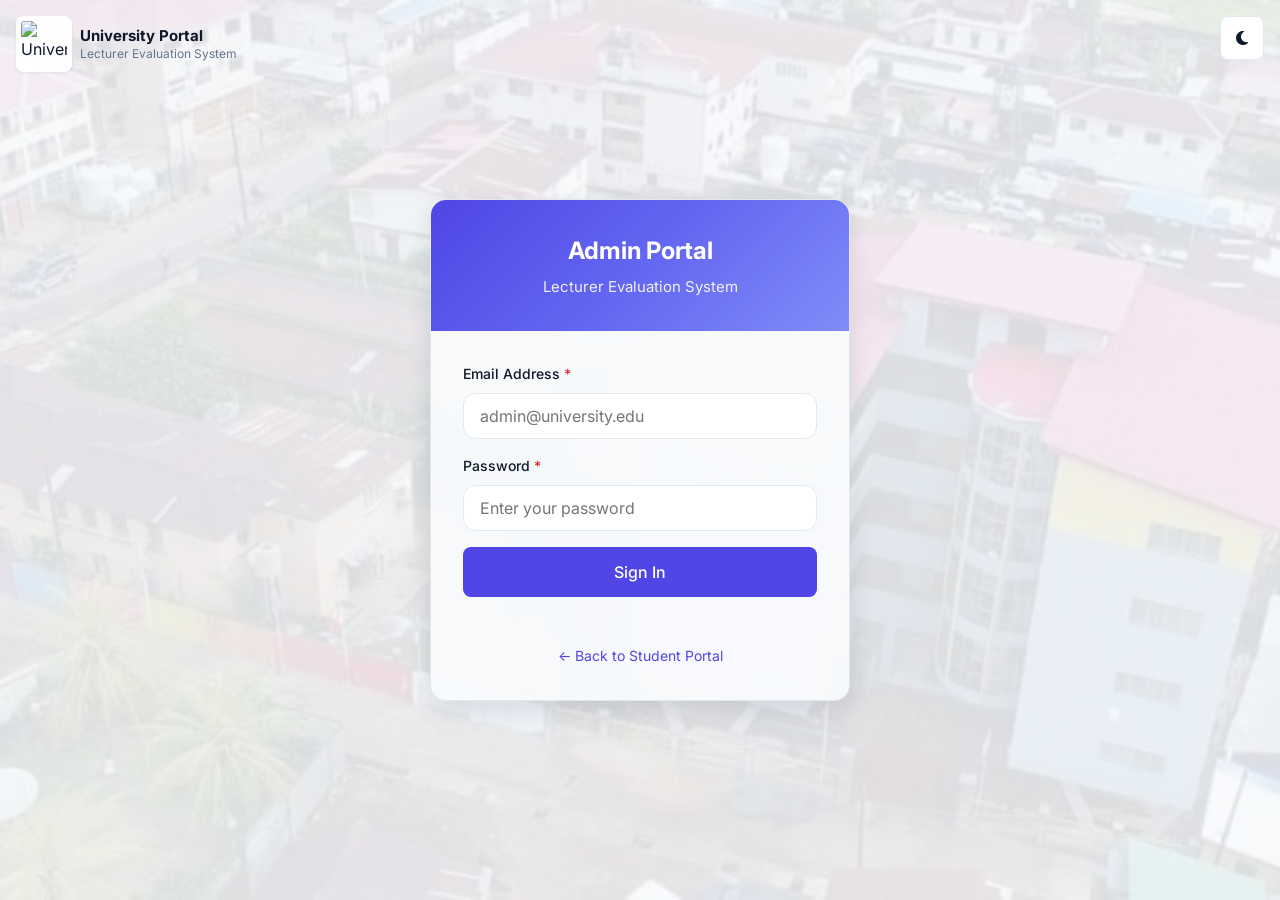
==== pages/admin-dashboard.html @ 9523ce8c "first push" ====
<!DOCTYPE html>
<html lang="en">
<head>
  <meta charset="UTF-8">
  <meta name="viewport" content="width=device-width, initial-scale=1.0">
  <title>Dashboard — Admin Portal</title>
  <link rel="stylesheet" href="../assets/css/main.css">
</head>
<body>
  <div class="admin-layout">
    <div class="sidebar-overlay"></div>

    <aside class="admin-sidebar">
      <div class="admin-sidebar__brand">
        <img src="../assets/images/school-logo.svg" alt="University Logo" class="school-logo school-logo--sm" width="40" height="40">
        <div class="admin-sidebar__brand-info">
          <h2>Admin Portal</h2>
          <p>Lecturer Evaluation</p>
        </div>
      </div>
      <button class="sidebar-close" aria-label="Close sidebar"><i class="fa-solid fa-xmark"></i></button>
      <nav>
        <ul class="admin-nav">
          <li><a href="admin-dashboard.html" class="admin-nav__link" data-page="dashboard"><span class="nav-icon"><i class="fa-solid fa-gauge-high"></i></span><span>Dashboard</span></a></li>
          <li><a href="admin-departments.html" class="admin-nav__link" data-page="departments"><span class="nav-icon"><i class="fa-solid fa-building-columns"></i></span><span>Departments</span></a></li>
          <li><a href="admin-lecturers.html" class="admin-nav__link" data-page="lecturers"><span class="nav-icon"><i class="fa-solid fa-user-graduate"></i></span><span>Lecturers</span></a></li>
          <li><a href="admin-analytics.html" class="admin-nav__link" data-page="analytics"><span class="nav-icon"><i class="fa-solid fa-chart-line"></i></span><span>Analytics</span></a></li>
          <li><a href="#" class="admin-nav__link" data-logout><span class="nav-icon"><i class="fa-solid fa-right-from-bracket"></i></span><span>Logout</span></a></li>
        </ul>
      </nav>
    </aside>

    <div class="admin-content">
      <div class="admin-topbar">
        <div class="flex gap-sm" style="align-items:center;">
          <button class="sidebar-toggle" aria-label="Toggle menu"><i class="fa-solid fa-bars"></i></button>
          <h1 class="admin-topbar__title">Dashboard</h1>
        </div>
        <div class="admin-topbar__actions">
          <button class="theme-toggle theme-toggle--dark" data-theme-toggle aria-label="Toggle theme"><i class="fa-solid fa-moon"></i></button>
        </div>
      </div>

      <div class="admin-page">
        <!-- Stats Cards -->
        <div class="grid grid--4 mb-lg" id="stats-grid">
          <div class="stat-card stat-card--primary">
            <p class="stat-card__label">Total Lecturers</p>
            <p class="stat-card__value" id="stat-lecturers">—</p>
          </div>
          <div class="stat-card stat-card--success">
            <p class="stat-card__label">Total Evaluations</p>
            <p class="stat-card__value" id="stat-evaluations">—</p>
          </div>
          <div class="stat-card stat-card--warning">
            <p class="stat-card__label">Average Rating</p>
            <p class="stat-card__value" id="stat-rating">—</p>
          </div>
          <div class="stat-card">
            <p class="stat-card__label">Departments</p>
            <p class="stat-card__value" id="stat-departments">—</p>
          </div>
        </div>

        <div class="grid grid--2 gap-lg">
          <!-- Top Lecturers -->
          <div class="card">
            <h2 class="card__title mb-md"><i class="fa-solid fa-trophy" style="margin-right:0.5rem;color:var(--color-primary);"></i>Top Lecturers</h2>
            <div id="top-lecturers-chart" class="bar-chart"></div>
          </div>

          <!-- Department Performance -->
          <div class="card">
            <h2 class="card__title mb-md"><i class="fa-solid fa-building-columns" style="margin-right:0.5rem;color:var(--color-primary);"></i>Department Performance</h2>
            <div id="dept-performance-chart" class="bar-chart"></div>
          </div>
        </div>

        <div id="dashboard-error" class="empty-state" style="display:none;">
          <div class="empty-state__icon"><i class="fa-solid fa-triangle-exclamation"></i></div>
          <h3 class="empty-state__title">Unable to Load Dashboard</h3>
          <p id="dashboard-error-msg"></p>
          <button class="btn btn--primary mt-md" id="retry-btn">Retry</button>
        </div>
      </div>
    </div>
  </div>

  <script src="../assets/js/loader.js"></script>
  <script src="../assets/js/theme.js"></script>
  <script src="../assets/js/api.js"></script>
  <script src="../assets/js/ui.js"></script>
  <script>
    (function () {
      'use strict';

      if (!UI.requireAdminAuth()) return;
      UI.initAdminSidebar('dashboard');

      async function loadDashboard() {
        try {
          // GET /analytics/dashboard — Fetch admin dashboard stats
          var data = await API.getDashboardAnalytics();
          var stats = data.stats || data;

          document.getElementById('stat-lecturers').textContent =
            stats.total_lecturers ?? stats.totalLecturers ?? '0';
          document.getElementById('stat-evaluations').textContent =
            stats.total_evaluations ?? stats.totalEvaluations ?? '0';
          document.getElementById('stat-rating').textContent =
            UI.formatNumber(stats.average_rating ?? stats.averageRating ?? 0, 1) + ' ★';
          document.getElementById('stat-departments').textContent =
            stats.total_departments ?? stats.totalDepartments ?? '—';

          /* Top lecturers chart */
          var topLecturers = data.top_lecturers || data.topLecturers || [];
          var topData = topLecturers.map(function (l) {
            return {
              label: l.name || l.lecturer_name,
              value: l.average_rating ?? l.averageRating ?? l.rating ?? 0
            };
          });
          UI.renderBarChart(document.getElementById('top-lecturers-chart'), topData, 5);

          /* Department performance chart */
          var deptPerf = data.department_performance || data.departmentPerformance || [];
          var deptData = deptPerf.map(function (d) {
            return {
              label: d.name || d.department_name,
              value: d.average_rating ?? d.averageRating ?? d.rating ?? 0
            };
          });
          UI.renderBarChart(document.getElementById('dept-performance-chart'), deptData, 5);

          document.getElementById('dashboard-error').style.display = 'none';
        } catch (err) {
          document.getElementById('dashboard-error').style.display = 'block';
          document.getElementById('dashboard-error-msg').textContent = err.message;
        }
      }

      document.getElementById('retry-btn').addEventListener('click', loadDashboard);
      loadDashboard();
    })();
  </script>
</body>
</html>
---- assets/css/main.css ----
/* ============================================
   Lecturer Evaluation System — Design System
   ============================================ */

@import url('https://cdnjs.cloudflare.com/ajax/libs/font-awesome/6.4.0/css/all.min.css');
@import url('https://fonts.googleapis.com/css2?family=Inter:wght@400;500;600;700&display=swap');

:root {
  /* Colors — Light Theme */
  --color-primary: #4f46e5;
  --color-primary-hover: #4338ca;
  --color-primary-light: #eef2ff;
  --color-success: #16a34a;
  --color-success-light: #dcfce7;
  --color-warning: #ea580c;
  --color-warning-light: #ffedd5;
  --color-error: #dc2626;
  --color-error-light: #fee2e2;

  --color-bg: #f8fafc;
  --color-bg-secondary: #ffffff;
  --color-surface: #ffffff;
  --color-border: #e2e8f0;
  --color-text: #0f172a;
  --color-text-secondary: #64748b;
  --color-text-muted: #94a3b8;

  --gradient-header: linear-gradient(135deg, #4f46e5 0%, #6366f1 50%, #818cf8 100%);
  --shadow-sm: 0 1px 3px rgba(15, 23, 42, 0.08);
  --shadow-md: 0 4px 12px rgba(15, 23, 42, 0.1);
  --shadow-lg: 0 8px 24px rgba(15, 23, 42, 0.12);

  --radius-sm: 8px;
  --radius-md: 12px;
  --radius-lg: 16px;

  --spacing-xs: 4px;
  --spacing-sm: 8px;
  --spacing-md: 16px;
  --spacing-lg: 24px;
  --spacing-xl: 32px;
  --spacing-2xl: 48px;

  --transition: 0.3s ease;
  --font-family: 'Inter', -apple-system, BlinkMacSystemFont, 'Segoe UI', sans-serif;
  --header-height: 64px;
  --sidebar-width: 260px;

  /* School background overlay — light theme */
  --bg-overlay: rgba(248, 250, 252, 0.88);
  --bg-overlay-strong: rgba(248, 250, 252, 0.94);
}

[data-theme="dark"] {
  --color-primary: #818cf8;
  --color-primary-hover: #a5b4fc;
  --color-primary-light: #1e1b4b;
  --color-success: #22c55e;
  --color-success-light: #14532d;
  --color-warning: #fb923c;
  --color-warning-light: #431407;
  --color-error: #f87171;
  --color-error-light: #450a0a;

  --color-bg: #0f172a;
  --color-bg-secondary: #1e293b;
  --color-surface: #1e293b;
  --color-border: #334155;
  --color-text: #f1f5f9;
  --color-text-secondary: #94a3b8;
  --color-text-muted: #64748b;

  --gradient-header: linear-gradient(135deg, #312e81 0%, #3730a3 50%, #4338ca 100%);
  --shadow-sm: 0 1px 3px rgba(0, 0, 0, 0.3);
  --shadow-md: 0 4px 12px rgba(0, 0, 0, 0.4);
  --shadow-lg: 0 8px 24px rgba(0, 0, 0, 0.5);

  /* School background overlay — dark theme */
  --bg-overlay: rgba(15, 23, 42, 0.86);
  --bg-overlay-strong: rgba(15, 23, 42, 0.92);
}

/* ============================================
   Reset & Base
   ============================================ */

*,
*::before,
*::after {
  box-sizing: border-box;
  margin: 0;
  padding: 0;
}

html {
  scroll-behavior: smooth;
}

body {
  font-family: var(--font-family);
  font-size: 16px;
  line-height: 1.6;
  color: var(--color-text);
  background-color: var(--color-bg);
  background-image:
    linear-gradient(var(--bg-overlay), var(--bg-overlay)),
    url('../images/building.jpg');
  background-size: cover;
  background-position: center center;
  background-attachment: fixed;
  background-repeat: no-repeat;
  transition: background-color var(--transition), color var(--transition);
  min-height: 100vh;
}

a {
  color: var(--color-primary);
  text-decoration: none;
  transition: color var(--transition);
}

a:hover {
  color: var(--color-primary-hover);
}

img {
  max-width: 100%;
  display: block;
}

button,
input,
select,
textarea {
  font-family: inherit;
  font-size: inherit;
}

/* ============================================
   Layout
   ============================================ */

.app-header {
  position: sticky;
  top: 0;
  z-index: 100;
  background: var(--gradient-header);
  color: #ffffff;
  padding: var(--spacing-md) var(--spacing-lg);
  box-shadow: var(--shadow-md);
}

.app-header__inner {
  max-width: 1200px;
  margin: 0 auto;
  display: flex;
  align-items: center;
  justify-content: space-between;
  gap: var(--spacing-md);
}

.app-header__brand {
  display: flex;
  align-items: center;
  gap: var(--spacing-sm);
  color: #ffffff;
  font-weight: 700;
  font-size: 1.125rem;
}

.app-header__brand:hover {
  color: #ffffff;
  opacity: 0.9;
}

.app-header__brand-icon {
  width: 36px;
  height: 36px;
  background: rgba(255, 255, 255, 0.2);
  border-radius: var(--radius-sm);
  display: flex;
  align-items: center;
  justify-content: center;
  font-size: 1.25rem;
}

/* School logo — top-left on all pages */
.school-logo {
  width: 48px;
  height: 48px;
  object-fit: contain;
  flex-shrink: 0;
  border-radius: var(--radius-sm);
  background: rgba(255, 255, 255, 0.95);
  padding: 4px;
  box-shadow: var(--shadow-sm);
  transition: transform var(--transition), box-shadow var(--transition);
}

.school-logo--sm {
  width: 40px;
  height: 40px;
  padding: 3px;
}

.school-logo--lg {
  width: 56px;
  height: 56px;
  padding: 5px;
}

a:hover .school-logo {
  transform: scale(1.04);
  box-shadow: var(--shadow-md);
}

.app-header__brand-text {
  display: flex;
  flex-direction: column;
  line-height: 1.25;
}

.app-header__brand-text small {
  font-size: 0.6875rem;
  font-weight: 500;
  opacity: 0.85;
  letter-spacing: 0.02em;
}

.app-header__actions {
  display: flex;
  align-items: center;
  gap: var(--spacing-sm);
}

.app-main {
  max-width: 1200px;
  margin: 0 auto;
  padding: var(--spacing-lg);
}

.app-main--wide {
  max-width: 1400px;
}

.page-title {
  font-size: 1.75rem;
  font-weight: 700;
  margin-bottom: var(--spacing-sm);
  color: var(--color-text);
}

.page-subtitle {
  color: var(--color-text-secondary);
  margin-bottom: var(--spacing-lg);
  font-size: 1rem;
}

/* Admin Layout */
.admin-layout {
  display: flex;
  min-height: 100vh;
}

.admin-sidebar {
  width: var(--sidebar-width);
  background: var(--bg-overlay-strong);
  backdrop-filter: blur(12px);
  -webkit-backdrop-filter: blur(12px);
  border-right: 1px solid var(--color-border);
  padding: var(--spacing-lg) 0;
  position: fixed;
  top: 0;
  left: 0;
  height: 100vh;
  overflow-y: auto;
  transition: transform var(--transition), background-color var(--transition);
  z-index: 200;
}

.admin-sidebar__brand {
  padding: 0 var(--spacing-lg) var(--spacing-lg);
  border-bottom: 1px solid var(--color-border);
  margin-bottom: var(--spacing-md);
  display: flex;
  align-items: center;
  gap: var(--spacing-sm);
}

.admin-sidebar__brand-info h2 {
  font-size: 1rem;
  font-weight: 700;
  color: var(--color-primary);
  line-height: 1.3;
}

.admin-sidebar__brand-info p {
  font-size: 0.6875rem;
  color: var(--color-text-muted);
  margin-top: 2px;
}

.admin-nav {
  list-style: none;
  margin: 0;
  padding: 0;
}

.admin-nav__link {
  display: flex;
  align-items: center;
  gap: var(--spacing-md);
  padding: 0.85rem 1.25rem;
  color: var(--color-text-secondary);
  font-weight: 600;
  font-size: 0.95rem;
  transition: background var(--transition), color var(--transition), transform var(--transition);
  border-left: 3px solid transparent;
  border-radius: 12px;
  margin: 0 var(--spacing-md) var(--spacing-sm) var(--spacing-md);
}

.admin-nav__link:hover {
  color: var(--color-primary);
  background: rgba(79, 70, 229, 0.08);
  transform: translateX(1px);
}

.admin-nav__link.active {
  color: var(--color-primary);
  background: var(--color-primary-light);
  border-left-color: var(--color-primary);
}

.admin-nav__link .nav-icon {
  width: 28px;
  min-width: 28px;
  height: 28px;
  display: inline-flex;
  align-items: center;
  justify-content: center;
  color: inherit;
  font-size: 1rem;
}

.admin-nav__link span {
  white-space: nowrap;
}

.admin-content {
  flex: 1;
  margin-left: var(--sidebar-width);
  min-height: 100vh;
}

.admin-topbar {
  background: var(--bg-overlay-strong);
  backdrop-filter: blur(12px);
  -webkit-backdrop-filter: blur(12px);
  border-bottom: 1px solid var(--color-border);
  padding: var(--spacing-md) var(--spacing-lg);
  display: flex;
  align-items: center;
  justify-content: space-between;
  position: sticky;
  top: 0;
  z-index: 100;
}

.admin-topbar__title {
  font-size: 1.25rem;
  font-weight: 600;
}

.admin-topbar__actions {
  display: flex;
  align-items: center;
  gap: var(--spacing-sm);
}

.admin-page {
  padding: var(--spacing-lg);
}

/* Mobile sidebar toggle */
.sidebar-toggle {
  display: none;
  background: transparent;
  border: 1px solid var(--color-border);
  color: var(--color-text);
  cursor: pointer;
  padding: 0.75rem;
  border-radius: var(--radius-sm);
  min-width: 44px;
  min-height: 44px;
  display: inline-flex;
  align-items: center;
  justify-content: center;
  transition: background var(--transition), color var(--transition), transform var(--transition);
}

.sidebar-toggle:hover,
.sidebar-toggle:focus-visible {
  background: var(--color-primary-light);
  color: var(--color-primary);
  transform: translateY(-1px);
}

.sidebar-toggle i {
  font-size: 1rem;
}

.sidebar-overlay {
  display: none;
  position: fixed;
  inset: 0;
  background: rgba(0, 0, 0, 0.45);
  z-index: 150;
}

.sidebar-close {
  display: none;
  position: absolute;
  top: var(--spacing-md);
  right: var(--spacing-md);
  background: transparent;
  border: none;
  color: var(--color-text-secondary);
  cursor: pointer;
  width: 40px;
  height: 40px;
  border-radius: 50%;
  transition: background var(--transition), color var(--transition);
  align-items: center;
  justify-content: center;
}

.sidebar-close:hover,
.sidebar-close:focus-visible {
  background: var(--color-primary-light);
  color: var(--color-primary);
}

.sidebar-close i {
  font-size: 1rem;
}

/* ============================================
   Grid & Flex Utilities
   ============================================ */

.grid {
  display: grid;
  gap: var(--spacing-md);
}

.grid--2 {
  grid-template-columns: repeat(2, 1fr);
}

.grid--3 {
  grid-template-columns: repeat(3, 1fr);
}

.grid--4 {
  grid-template-columns: repeat(4, 1fr);
}

.grid--auto {
  grid-template-columns: repeat(auto-fill, minmax(280px, 1fr));
}

.flex {
  display: flex;
}

.flex-center {
  display: flex;
  align-items: center;
  justify-content: center;
}

.flex-between {
  display: flex;
  align-items: center;
  justify-content: space-between;
}

.gap-sm { gap: var(--spacing-sm); }
.gap-md { gap: var(--spacing-md); }
.gap-lg { gap: var(--spacing-lg); }

.mt-sm { margin-top: var(--spacing-sm); }
.mt-md { margin-top: var(--spacing-md); }
.mt-lg { margin-top: var(--spacing-lg); }
.mb-md { margin-bottom: var(--spacing-md); }
.mb-lg { margin-bottom: var(--spacing-lg); }

.text-center { text-align: center; }
.text-muted { color: var(--color-text-secondary); }
.text-sm { font-size: 0.875rem; }

/* ============================================
   Card Component
   ============================================ */

.card {
  background: var(--bg-overlay-strong);
  backdrop-filter: blur(8px);
  -webkit-backdrop-filter: blur(8px);
  border: 1px solid transparent;
  border-radius: var(--radius-lg);
  box-shadow: var(--shadow-sm);
  padding: var(--spacing-lg);
  transition: box-shadow var(--transition), transform var(--transition), border-color var(--transition);
}

.card--hover:hover {
  box-shadow: var(--shadow-md);
  transform: translateY(-2px);
  border-color: var(--color-primary);
}

.card--clickable {
  cursor: pointer;
}

.card__header {
  margin-bottom: var(--spacing-md);
}

.card__title {
  font-size: 1.125rem;
  font-weight: 600;
  color: var(--color-text);
}

.card__subtitle {
  font-size: 0.875rem;
  color: var(--color-text-secondary);
  margin-top: var(--spacing-xs);
}

.card__body {
  color: var(--color-text-secondary);
}

.card__footer {
  margin-top: var(--spacing-md);
  padding-top: var(--spacing-md);
  border-top: 1px solid var(--color-border);
  display: flex;
  align-items: center;
  justify-content: space-between;
}

.card__icon {
  width: 48px;
  height: 48px;
  border-radius: var(--radius-sm);
  background: var(--color-primary-light);
  color: var(--color-primary);
  display: flex;
  align-items: center;
  justify-content: center;
  font-size: 1.5rem;
  margin-bottom: var(--spacing-md);
}

/* Stat Card */
.stat-card {
  background: var(--bg-overlay-strong);
  backdrop-filter: blur(8px);
  -webkit-backdrop-filter: blur(8px);
  border: 1px solid var(--color-border);
  border-radius: var(--radius-md);
  padding: var(--spacing-lg);
  box-shadow: var(--shadow-sm);
  transition: all var(--transition);
}

.stat-card:hover {
  box-shadow: var(--shadow-md);
}

.stat-card__label {
  font-size: 0.875rem;
  color: var(--color-text-secondary);
  font-weight: 500;
  margin-bottom: var(--spacing-sm);
}

.stat-card__value {
  font-size: 2rem;
  font-weight: 700;
  color: var(--color-text);
  line-height: 1.2;
}

.stat-card__change {
  font-size: 0.8125rem;
  margin-top: var(--spacing-sm);
  color: var(--color-success);
}

.stat-card--primary .stat-card__value { color: var(--color-primary); }
.stat-card--success .stat-card__value { color: var(--color-success); }
.stat-card--warning .stat-card__value { color: var(--color-warning); }

/* ============================================
   Button Component
   ============================================ */

.btn {
  display: inline-flex;
  align-items: center;
  justify-content: center;
  gap: var(--spacing-sm);
  padding: var(--spacing-sm) var(--spacing-md);
  border-radius: var(--radius-sm);
  font-weight: 500;
  font-size: 0.9375rem;
  cursor: pointer;
  border: 1px solid transparent;
  transition: all var(--transition);
  white-space: nowrap;
  line-height: 1.5;
}

.btn__icon {
  display: inline-flex;
  align-items: center;
  justify-content: center;
}

.btn__text {
  display: inline-flex;
}

.btn--responsive {
  min-width: 3rem;
}

.btn:disabled,
.btn.is-loading {
  opacity: 0.6;
  cursor: not-allowed;
  pointer-events: none;
}

.btn--primary {
  background: var(--color-primary);
  color: #ffffff;
}

.btn--primary:hover:not(:disabled) {
  background: var(--color-primary-hover);
  box-shadow: var(--shadow-sm);
}

.btn--secondary {
  background: var(--color-bg);
  color: var(--color-text);
  border-color: var(--color-border);
}

.btn--secondary:hover:not(:disabled) {
  background: var(--color-primary-light);
  border-color: var(--color-primary);
  color: var(--color-primary);
}

.btn--success {
  background: var(--color-success);
  color: #ffffff;
}

.btn--success:hover:not(:disabled) {
  filter: brightness(1.1);
}

.btn--danger {
  background: var(--color-error);
  color: #ffffff;
}

.btn--danger:hover:not(:disabled) {
  filter: brightness(1.1);
}

.btn--ghost {
  background: transparent;
  color: var(--color-text-secondary);
}

.btn--ghost:hover:not(:disabled) {
  background: var(--color-primary-light);
  color: var(--color-primary);
}

.btn--sm {
  padding: 6px 12px;
  font-size: 0.8125rem;
}

.btn--lg {
  padding: 12px 24px;
  font-size: 1rem;
}

.btn--block {
  width: 100%;
}

.btn--icon {
  padding: var(--spacing-sm);
  width: 40px;
  height: 40px;
}

/* ============================================
   Form Elements
   ============================================ */

.form-group {
  margin-bottom: var(--spacing-md);
}

.form-label {
  display: block;
  font-weight: 500;
  font-size: 0.875rem;
  margin-bottom: var(--spacing-sm);
  color: var(--color-text);
}

.form-label--required::after {
  content: ' *';
  color: var(--color-error);
}

.form-input,
.form-select,
.form-textarea {
  width: 100%;
  padding: 12px 16px;
  border: 1px solid var(--color-border);
  border-radius: var(--radius-md);
  background: var(--color-bg-secondary);
  color: var(--color-text);
  transition: border-color var(--transition), box-shadow var(--transition), background var(--transition);
}

.form-input:focus,
.form-select:focus,
.form-textarea:focus {
  outline: none;
  border-color: var(--color-primary);
  box-shadow: 0 0 0 3px rgba(79, 70, 229, 0.15);
}

.form-input.is-error,
.form-select.is-error,
.form-textarea.is-error {
  border-color: var(--color-error);
}

.form-error {
  font-size: 0.8125rem;
  color: var(--color-error);
  margin-top: var(--spacing-xs);
}

.form-textarea {
  resize: vertical;
  min-height: 100px;
}

.form-hint {
  font-size: 0.8125rem;
  color: var(--color-text-muted);
  margin-top: var(--spacing-xs);
}

/* ============================================
   Star Rating Component
   ============================================ */

.star-rating {
  display: flex;
  gap: var(--spacing-xs);
}

.star-rating__star {
  background: none;
  border: none;
  cursor: pointer;
  font-size: 1.75rem;
  color: var(--color-border);
  transition: color var(--transition), transform var(--transition);
  padding: 2px;
  line-height: 1;
}

.star-rating__star:hover,
.star-rating__star.active,
.star-rating__star.hover-preview {
  color: #fbbf24;
  transform: scale(1.1);
}

.star-rating__star:focus {
  outline: 2px solid var(--color-primary);
  outline-offset: 2px;
  border-radius: 2px;
}

.star-rating--readonly .star-rating__star {
  cursor: default;
  pointer-events: none;
}

.rating-question {
  padding: var(--spacing-md);
  border: 1px solid var(--color-border);
  border-radius: var(--radius-sm);
  margin-bottom: var(--spacing-md);
  background: var(--color-bg-secondary);
  transition: border-color var(--transition);
}

.rating-question.is-valid {
  border-color: var(--color-success);
}

.rating-question__label {
  font-weight: 500;
  margin-bottom: var(--spacing-sm);
  display: block;
}

/* ============================================
   Modal System
   ============================================ */

.modal-overlay {
  position: fixed;
  inset: 0;
  background: rgba(15, 23, 42, 0.6);
  backdrop-filter: blur(4px);
  display: flex;
  align-items: center;
  justify-content: center;
  z-index: 1000;
  padding: var(--spacing-md);
  opacity: 0;
  visibility: hidden;
  transition: opacity var(--transition), visibility var(--transition);
}

.modal-overlay.is-open {
  opacity: 1;
  visibility: visible;
}

.modal {
  background: var(--color-surface);
  border-radius: var(--radius-lg);
  box-shadow: var(--shadow-lg);
  width: 100%;
  max-width: 480px;
  max-height: 90vh;
  overflow-y: auto;
  transform: scale(0.95) translateY(10px);
  transition: transform var(--transition);
}

.modal-overlay.is-open .modal {
  transform: scale(1) translateY(0);
}

.modal__header {
  padding: var(--spacing-lg);
  border-bottom: 1px solid var(--color-border);
  display: flex;
  align-items: center;
  justify-content: space-between;
}

.modal__title {
  font-size: 1.125rem;
  font-weight: 600;
}

.modal__close {
  background: none;
  border: none;
  font-size: 1.5rem;
  color: var(--color-text-secondary);
  cursor: pointer;
  padding: var(--spacing-xs);
  border-radius: var(--radius-sm);
  line-height: 1;
  transition: all var(--transition);
}

.modal__close:hover {
  background: var(--color-primary-light);
  color: var(--color-primary);
}

.modal__body {
  padding: var(--spacing-lg);
}

.modal__footer {
  padding: var(--spacing-md) var(--spacing-lg);
  border-top: 1px solid var(--color-border);
  display: flex;
  justify-content: flex-end;
  gap: var(--spacing-sm);
}

/* ============================================
   Toast Notifications
   ============================================ */

.toast-container {
  position: fixed;
  top: var(--spacing-lg);
  right: var(--spacing-lg);
  z-index: 2000;
  display: flex;
  flex-direction: column;
  gap: var(--spacing-sm);
  max-width: 400px;
  width: calc(100% - 32px);
}

.toast {
  display: flex;
  align-items: flex-start;
  gap: var(--spacing-sm);
  padding: var(--spacing-md);
  border-radius: var(--radius-md);
  box-shadow: var(--shadow-lg);
  animation: toastIn 0.3s ease;
  border: 1px solid transparent;
}

.toast--success {
  background: var(--color-success-light);
  border-color: var(--color-success);
  color: var(--color-success);
}

.toast--error {
  background: var(--color-error-light);
  border-color: var(--color-error);
  color: var(--color-error);
}

.toast--warning {
  background: var(--color-warning-light);
  border-color: var(--color-warning);
  color: var(--color-warning);
}

.toast--info {
  background: var(--color-primary-light);
  border-color: var(--color-primary);
  color: var(--color-primary);
}

.toast__message {
  flex: 1;
  font-size: 0.875rem;
  font-weight: 500;
}

.toast__close {
  background: none;
  border: none;
  cursor: pointer;
  font-size: 1.125rem;
  opacity: 0.7;
  padding: 0;
  line-height: 1;
}

.toast__close:hover {
  opacity: 1;
}

@keyframes toastIn {
  from {
    opacity: 0;
    transform: translateX(100%);
  }
  to {
    opacity: 1;
    transform: translateX(0);
  }
}

/* ============================================
   Global Loader
   ============================================ */

.global-loader {
  position: fixed;
  inset: 0;
  background: rgba(15, 23, 42, 0.5);
  backdrop-filter: blur(6px);
  display: flex;
  align-items: center;
  justify-content: center;
  z-index: 9999;
  opacity: 0;
  visibility: hidden;
  transition: opacity var(--transition), visibility var(--transition);
}

.global-loader.is-visible {
  opacity: 1;
  visibility: visible;
}

.global-loader__content {
  background: var(--color-surface);
  padding: var(--spacing-xl);
  border-radius: var(--radius-lg);
  box-shadow: var(--shadow-lg);
  text-align: center;
  min-width: 200px;
}

.global-loader__spinner {
  width: 48px;
  height: 48px;
  border: 4px solid var(--color-border);
  border-top-color: var(--color-primary);
  border-radius: 50%;
  animation: spin 0.8s linear infinite;
  margin: 0 auto var(--spacing-md);
}

.global-loader__text {
  color: var(--color-text-secondary);
  font-weight: 500;
  font-size: 0.9375rem;
}

@keyframes spin {
  to { transform: rotate(360deg); }
}

/* ============================================
   Theme Toggle
   ============================================ */

.theme-toggle {
  background: rgba(255, 255, 255, 0.18);
  border: 1px solid rgba(255, 255, 255, 0.22);
  color: #ffffff;
  width: 44px;
  height: 44px;
  border-radius: var(--radius-sm);
  cursor: pointer;
  display: inline-flex;
  align-items: center;
  justify-content: center;
  font-size: 1rem;
  transition: background var(--transition), color var(--transition), transform var(--transition);
}

.theme-toggle:hover,
.theme-toggle:focus-visible {
  background: rgba(255, 255, 255, 0.3);
  transform: translateY(-1px);
}

.theme-toggle--dark {
  background: var(--color-bg-secondary);
  border-color: var(--color-border);
  color: var(--color-text);
}

.theme-toggle--dark:hover {
  background: var(--color-primary-light);
  color: var(--color-primary);
}

.theme-toggle i {
  font-size: 1rem;
}

/* ============================================
   Table
   ============================================ */

.table-wrapper {
  overflow-x: auto;
  border: 1px solid var(--color-border);
  border-radius: var(--radius-md);
  background: var(--bg-overlay-strong);
  backdrop-filter: blur(8px);
  -webkit-backdrop-filter: blur(8px);
}

.table {
  width: 100%;
  border-collapse: collapse;
  font-size: 0.9375rem;
}

.table th,
.table td {
  padding: var(--spacing-sm) var(--spacing-md);
  text-align: left;
  border-bottom: 1px solid var(--color-border);
}

.table th {
  background: var(--color-bg);
  font-weight: 600;
  color: var(--color-text-secondary);
  font-size: 0.8125rem;
  text-transform: uppercase;
  letter-spacing: 0.05em;
}

.table tr:last-child td {
  border-bottom: none;
}

.table tr:hover td {
  background: var(--color-primary-light);
}

.table__actions {
  display: flex;
  gap: var(--spacing-xs);
}

/* ============================================
   Charts (CSS Bars)
   ============================================ */

.bar-chart {
  display: flex;
  flex-direction: column;
  gap: var(--spacing-sm);
}

.bar-chart__item {
  display: flex;
  align-items: center;
  gap: var(--spacing-md);
}

.bar-chart__label {
  min-width: 120px;
  font-size: 0.875rem;
  color: var(--color-text-secondary);
  flex-shrink: 0;
}

.bar-chart__track {
  flex: 1;
  height: 24px;
  background: var(--color-bg);
  border-radius: var(--radius-sm);
  overflow: hidden;
}

.bar-chart__fill {
  height: 100%;
  background: var(--gradient-header);
  border-radius: var(--radius-sm);
  transition: width 0.6s ease;
  min-width: 4px;
}

.bar-chart__value {
  min-width: 48px;
  text-align: right;
  font-weight: 600;
  font-size: 0.875rem;
}

.rating-distribution {
  display: flex;
  flex-direction: column;
  gap: var(--spacing-sm);
}

.rating-bar {
  display: flex;
  align-items: center;
  gap: var(--spacing-sm);
}

.rating-bar__stars {
  min-width: 60px;
  font-size: 0.875rem;
  color: #fbbf24;
}

.rating-bar__track {
  flex: 1;
  height: 20px;
  background: var(--color-bg);
  border-radius: var(--radius-sm);
  overflow: hidden;
}

.rating-bar__fill {
  height: 100%;
  background: #fbbf24;
  border-radius: var(--radius-sm);
  transition: width 0.6s ease;
}

.rating-bar__count {
  min-width: 40px;
  text-align: right;
  font-size: 0.875rem;
  color: var(--color-text-secondary);
}

/* ============================================
   Badge
   ============================================ */

.badge {
  display: inline-flex;
  align-items: center;
  padding: 2px 10px;
  border-radius: 999px;
  font-size: 0.75rem;
  font-weight: 600;
}

.badge--primary {
  background: var(--color-primary-light);
  color: var(--color-primary);
}

.badge--success {
  background: var(--color-success-light);
  color: var(--color-success);
}

.badge--warning {
  background: var(--color-warning-light);
  color: var(--color-warning);
}

/* ============================================
   Empty State
   ============================================ */

.empty-state {
  text-align: center;
  padding: var(--spacing-2xl) var(--spacing-lg);
  color: var(--color-text-secondary);
}

.empty-state__icon {
  font-size: 3rem;
  margin-bottom: var(--spacing-md);
  opacity: 0.6;
  color: var(--color-primary);
}

.empty-state__icon i {
  display: inline-flex;
  align-items: center;
  justify-content: center;
}

.empty-state__title {
  font-size: 1.125rem;
  font-weight: 600;
  color: var(--color-text);
  margin-bottom: var(--spacing-sm);
}

/* ============================================
   Breadcrumb
   ============================================ */

.breadcrumb {
  display: flex;
  align-items: center;
  gap: var(--spacing-sm);
  font-size: 0.875rem;
  color: var(--color-text-secondary);
  margin-bottom: var(--spacing-lg);
  flex-wrap: wrap;
}

.breadcrumb a {
  color: var(--color-primary);
}

.breadcrumb__separator {
  color: var(--color-text-muted);
}

/* ============================================
   Login Page
   ============================================ */

.login-page {
  min-height: 100vh;
  display: flex;
  align-items: center;
  justify-content: center;
  padding: var(--spacing-lg);
  position: relative;
}

.login-page__logo {
  position: fixed;
  top: var(--spacing-md);
  left: var(--spacing-md);
  display: flex;
  align-items: center;
  gap: var(--spacing-sm);
  z-index: 10;
  text-decoration: none;
  color: var(--color-text);
}

.login-page__logo:hover {
  color: var(--color-text);
}

.login-page__logo-text {
  display: flex;
  flex-direction: column;
  line-height: 1.25;
}

.login-page__logo-text strong {
  font-size: 0.9375rem;
  font-weight: 700;
}

.login-page__logo-text span {
  font-size: 0.75rem;
  color: var(--color-text-secondary);
}

.login-page__theme {
  position: fixed;
  top: var(--spacing-md);
  right: var(--spacing-md);
  z-index: 10;
}

.login-card {
  width: 100%;
  max-width: 420px;
  background: var(--bg-overlay-strong);
  backdrop-filter: blur(12px);
  -webkit-backdrop-filter: blur(12px);
  border: 1px solid var(--color-border);
  border-radius: var(--radius-lg);
  box-shadow: var(--shadow-lg);
  overflow: hidden;
}

.login-card__header {
  background: var(--gradient-header);
  padding: var(--spacing-xl);
  text-align: center;
  color: #ffffff;
}

.login-card__header h1 {
  font-size: 1.5rem;
  font-weight: 700;
  margin-bottom: var(--spacing-xs);
}

.login-card__header p {
  opacity: 0.9;
  font-size: 0.9375rem;
}

.login-card__body {
  padding: var(--spacing-xl);
}

.login-card__footer {
  text-align: center;
  padding: var(--spacing-md) var(--spacing-xl) var(--spacing-xl);
  font-size: 0.875rem;
}

/* ============================================
   Hero Section (Student Home)
   ============================================ */

.hero {
  text-align: center;
  padding: var(--spacing-xl) 0;
  margin-bottom: var(--spacing-lg);
}

.hero__title {
  font-size: 2rem;
  font-weight: 700;
  margin-bottom: var(--spacing-sm);
  background: var(--gradient-header);
  -webkit-background-clip: text;
  -webkit-text-fill-color: transparent;
  background-clip: text;
}

.hero__subtitle {
  color: var(--color-text-secondary);
  max-width: 600px;
  margin: 0 auto;
  font-size: 1.0625rem;
}

.anonymous-badge {
  display: inline-flex;
  align-items: center;
  gap: var(--spacing-sm);
  background: var(--color-success-light);
  color: var(--color-success);
  padding: var(--spacing-sm) var(--spacing-md);
  border-radius: 999px;
  font-size: 0.875rem;
  font-weight: 500;
  margin-top: var(--spacing-md);
}

/* ============================================
   Lecturer Avatar
   ============================================ */

.lecturer-avatar {
  width: 56px;
  height: 56px;
  border-radius: 50%;
  background: var(--gradient-header);
  color: #ffffff;
  display: flex;
  align-items: center;
  justify-content: center;
  font-weight: 700;
  font-size: 1.25rem;
  flex-shrink: 0;
}

.lecturer-card {
  display: flex;
  align-items: center;
  gap: var(--spacing-md);
}

.lecturer-card__info h3 {
  font-size: 1rem;
  font-weight: 600;
}

.lecturer-card__info p {
  font-size: 0.875rem;
  color: var(--color-text-secondary);
}

/* ============================================
   Responsive Breakpoints
   ============================================ */

@media (max-width: 1024px) {
  .grid--4,
  .grid--3 {
    grid-template-columns: repeat(2, minmax(0, 1fr));
  }
}

@media (max-width: 768px) {
  .grid--4,
  .grid--3,
  .grid--2 {
    grid-template-columns: repeat(2, minmax(0, 1fr));
  }

  .admin-sidebar {
    transform: translateX(-100%);
  }

  .admin-sidebar.is-open {
    transform: translateX(0);
  }

  .sidebar-overlay.is-visible {
    display: block;
  }

  .sidebar-toggle {
    display: inline-flex;
  }

  .admin-content {
    margin-left: 0;
  }

  .app-header__brand-text span:last-child,
  .app-header__brand-text small {
    display: none;
  }

  .page-title {
    font-size: 1.5rem;
  }

  .hero__title {
    font-size: 1.75rem;
  }

  .stat-card__value {
    font-size: 1.75rem;
  }

  .bar-chart__label {
    min-width: 90px;
    font-size: 0.8125rem;
  }

  .table th,
  .table td {
    padding: var(--spacing-sm);
    font-size: 0.8125rem;
  }

  .modal {
    max-width: 100%;
    margin: var(--spacing-sm);
  }

  .toast-container {
    top: var(--spacing-sm);
    right: var(--spacing-sm);
  }
}

@media (max-width: 560px) {
  .grid--4,
  .grid--3,
  .grid--2,
  .grid--auto {
    grid-template-columns: 1fr;
  }

  .admin-sidebar {
    width: 100%;
  }

  .sidebar-close {
    display: inline-flex;
  }

  .admin-nav__link {
    margin-left: var(--spacing-md);
    margin-right: var(--spacing-md);
    padding: 0.85rem 1rem;
  }

  .admin-page,
  .app-main {
    padding: var(--spacing-md);
  }

  .card {
    padding: var(--spacing-md);
  }

  .btn--lg {
    padding: 10px 16px;
  }

  .btn--responsive {
    min-width: 2.5rem;
    padding: 0.75rem 0.85rem;
  }

  .btn--responsive .btn__text {
    display: none;
  }
}
  .admin-sidebar {
    transform: translateX(-100%);
  }

  .admin-sidebar.is-open {
    transform: translateX(0);
  }

  .sidebar-overlay.is-visible {
    display: block;
  }

  .sidebar-toggle {
    display: flex;
  }

  .admin-content {
    margin-left: 0;
  }

  .grid--2,
  .grid--3,
  .grid--4 {
    grid-template-columns: 1fr;
  }

  .app-header__brand-text span:last-child,
  .app-header__brand-text small {
    display: none;
  }

  .page-title {
    font-size: 1.5rem;
  }

  .hero__title {
    font-size: 1.5rem;
  }

  .stat-card__value {
    font-size: 1.5rem;
  }

  .bar-chart__label {
    min-width: 80px;
    font-size: 0.8125rem;
  }

  .table th,
  .table td {
    padding: var(--spacing-sm);
    font-size: 0.8125rem;
  }

  .modal {
    max-width: 100%;
    margin: var(--spacing-sm);
  }

  .toast-container {
    top: var(--spacing-sm);
    right: var(--spacing-sm);
  }

  .fa-xmark{
    border: 1px solid grey;
   padding:  5px;
   border-radius: 50%;
   font-size: 20px
  }

@media (max-width: 480px) {
  .app-main {
    padding: var(--spacing-md);
  }

  .admin-page {
    padding: var(--spacing-md);
  }

  .card {
    padding: var(--spacing-md);
  }

  .btn--lg {
    padding: 10px 16px;
  }
}
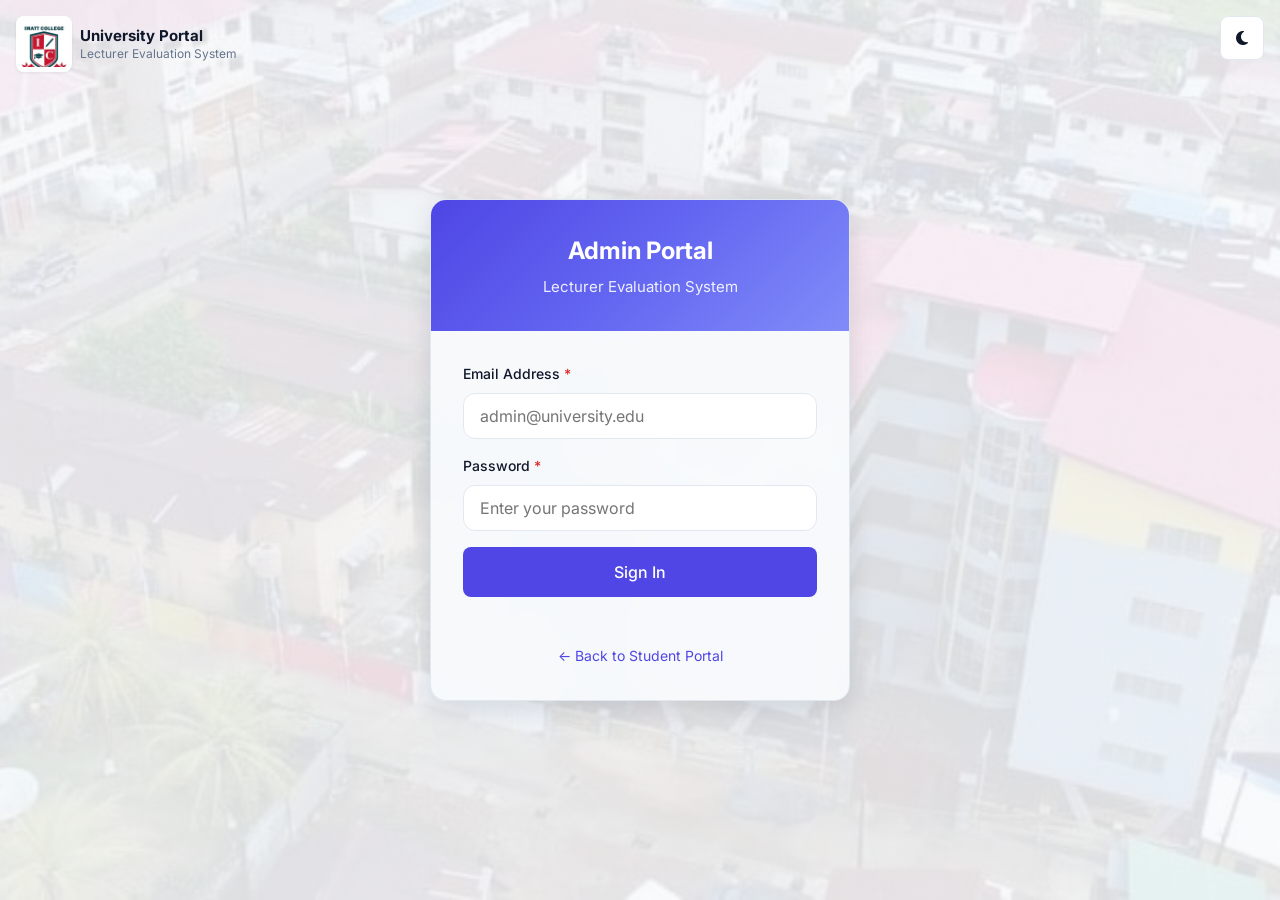
==== commit aa089283: "first patch" ====
--- a/pages/admin-dashboard.html
+++ b/pages/admin-dashboard.html
@@ -12,7 +12,7 @@
 
     <aside class="admin-sidebar">
       <div class="admin-sidebar__brand">
-        <img src="../assets/images/school-logo.svg" alt="University Logo" class="school-logo school-logo--sm" width="40" height="40">
+        <img src="../assets/images/logo.jpg" alt="University Logo" class="school-logo school-logo--sm" width="40" height="40">
         <div class="admin-sidebar__brand-info">
           <h2>Admin Portal</h2>
           <p>Lecturer Evaluation</p>
--- a/assets/css/main.css
+++ b/assets/css/main.css
@@ -1479,6 +1479,21 @@
    Responsive Breakpoints
    ============================================ */
 
+@media (min-width: 769px) {
+  .admin-sidebar {
+    transform: translateX(0);
+  }
+
+  .sidebar-toggle,
+  .sidebar-close {
+    display: none !important;
+  }
+
+  .admin-content {
+    margin-left: var(--sidebar-width);
+  }
+}
+
 @media (max-width: 1024px) {
   .grid--4,
   .grid--3 {
@@ -1596,76 +1611,6 @@
     display: none;
   }
 }
-  .admin-sidebar {
-    transform: translateX(-100%);
-  }
-
-  .admin-sidebar.is-open {
-    transform: translateX(0);
-  }
-
-  .sidebar-overlay.is-visible {
-    display: block;
-  }
-
-  .sidebar-toggle {
-    display: flex;
-  }
-
-  .admin-content {
-    margin-left: 0;
-  }
-
-  .grid--2,
-  .grid--3,
-  .grid--4 {
-    grid-template-columns: 1fr;
-  }
-
-  .app-header__brand-text span:last-child,
-  .app-header__brand-text small {
-    display: none;
-  }
-
-  .page-title {
-    font-size: 1.5rem;
-  }
-
-  .hero__title {
-    font-size: 1.5rem;
-  }
-
-  .stat-card__value {
-    font-size: 1.5rem;
-  }
-
-  .bar-chart__label {
-    min-width: 80px;
-    font-size: 0.8125rem;
-  }
-
-  .table th,
-  .table td {
-    padding: var(--spacing-sm);
-    font-size: 0.8125rem;
-  }
-
-  .modal {
-    max-width: 100%;
-    margin: var(--spacing-sm);
-  }
-
-  .toast-container {
-    top: var(--spacing-sm);
-    right: var(--spacing-sm);
-  }
-
-  .fa-xmark{
-    border: 1px solid grey;
-   padding:  5px;
-   border-radius: 50%;
-   font-size: 20px
-  }
 
 @media (max-width: 480px) {
   .app-main {
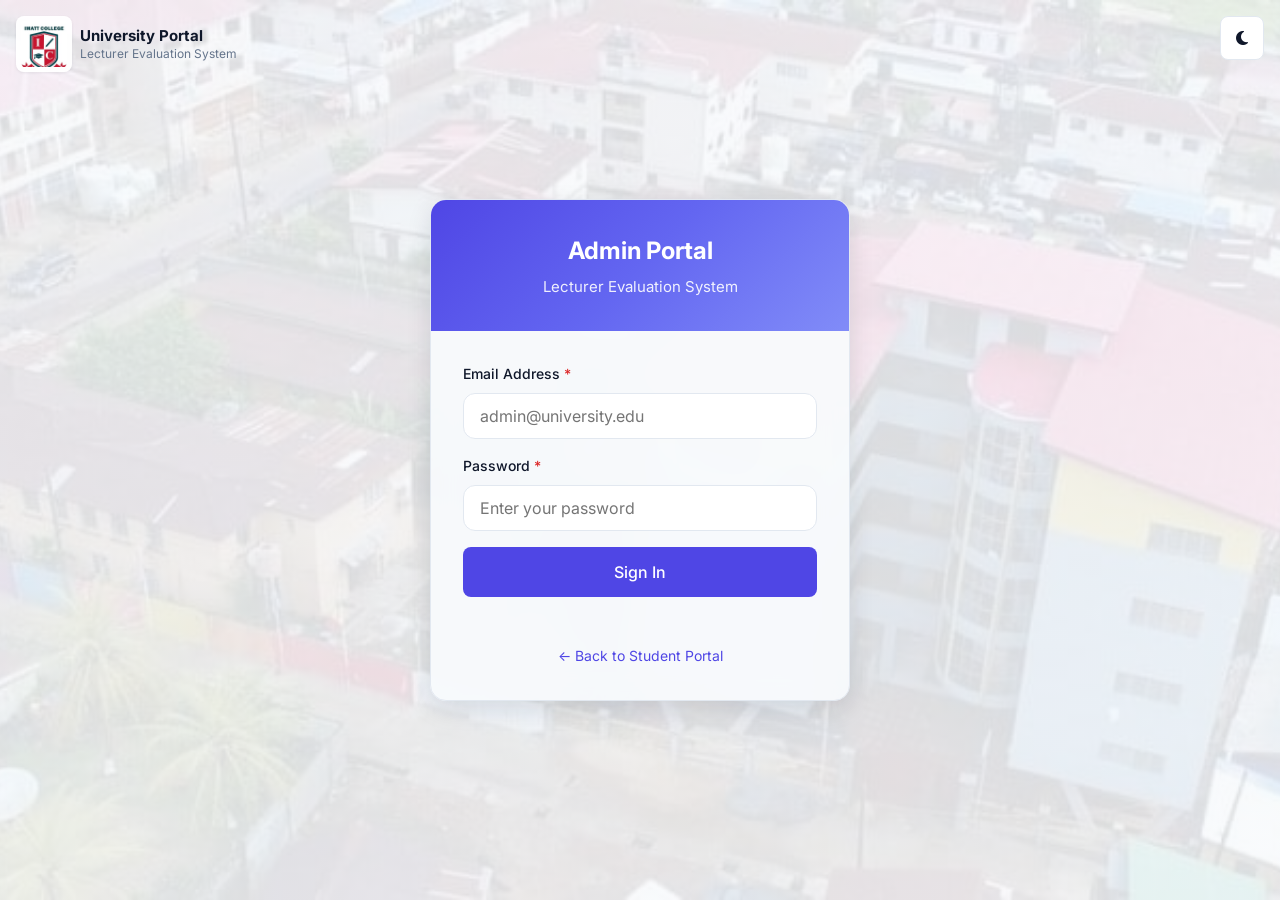
==== commit 57a24486: "lecturer name patch" ====
--- a/pages/admin-dashboard.html
+++ b/pages/admin-dashboard.html
@@ -116,7 +116,7 @@
           var topLecturers = data.top_lecturers || data.topLecturers || [];
           var topData = topLecturers.map(function (l) {
             return {
-              label: l.name || l.lecturer_name,
+              label: l.lecturer_name || l.lecturer_name,
               value: l.average_rating ?? l.averageRating ?? l.rating ?? 0
             };
           });
